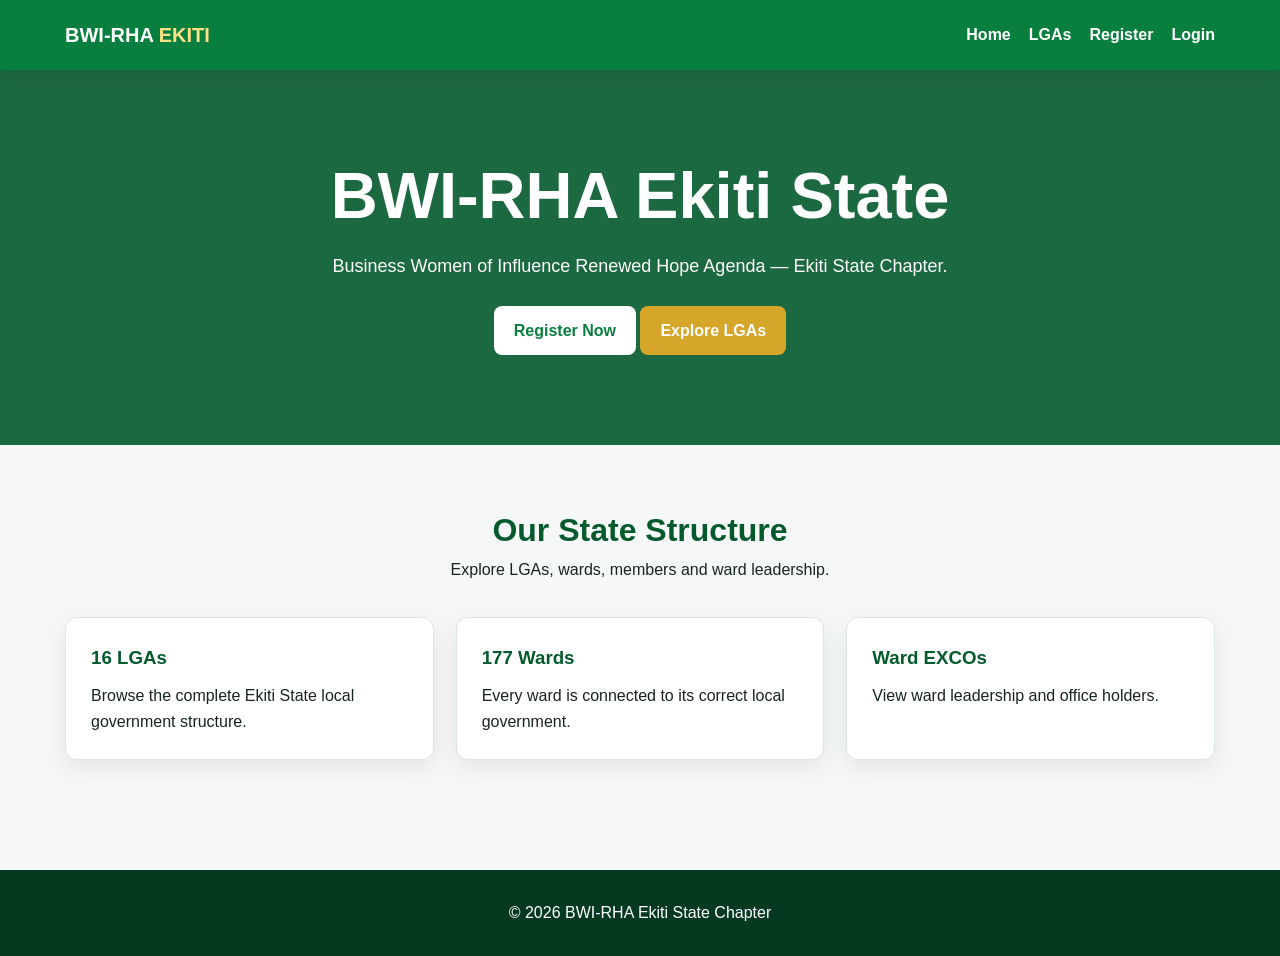
==== index.html @ 81d8285d "Create index.html" ====
<!DOCTYPE html>
<html lang="en">

<head>
    <meta charset="UTF-8">
    <meta name="viewport" content="width=device-width, initial-scale=1.0">

    <title>BWI-RHA Ekiti State</title>

    <link rel="stylesheet" href="style.css">
</head>

<body>

<nav class="navbar">

    <div class="container nav-inner">

        <a href="index.html" class="logo">
            BWI-RHA <span>EKITI</span>
        </a>

        <button class="menu-btn" onclick="toggleMenu()">
            ☰
        </button>

        <div class="nav-links" id="navLinks">

            <a href="index.html">Home</a>
            <a href="lga.html">LGAs</a>
            <a href="register.html">Register</a>
            <a href="login.html">Login</a>

        </div>

    </div>

</nav>

<section class="hero">

    <div class="container">

        <h1>
            BWI-RHA Ekiti State
        </h1>

        <p>
            Business Women of Influence Renewed Hope Agenda
            — Ekiti State Chapter.
        </p>

        <br>

        <a href="register.html" class="btn btn-secondary">
            Register Now
        </a>

        <a href="lga.html" class="btn btn-gold">
            Explore LGAs
        </a>

    </div>

</section>

<section class="section">

    <div class="container">

        <div class="section-title">

            <h2>
                Our State Structure
            </h2>

            <p>
                Explore LGAs, wards, members and ward leadership.
            </p>

        </div>

        <div class="grid">

            <div class="card">
                <h3>16 LGAs</h3>
                <p>
                    Browse the complete Ekiti State local government structure.
                </p>
            </div>

            <div class="card">
                <h3>177 Wards</h3>
                <p>
                    Every ward is connected to its correct local government.
                </p>
            </div>

            <div class="card">
                <h3>Ward EXCOs</h3>
                <p>
                    View ward leadership and office holders.
                </p>
            </div>

        </div>

    </div>

</section>

<footer>
    <div class="container">
        © 2026 BWI-RHA Ekiti State Chapter
    </div>
</footer>

<script>

function toggleMenu() {

    document
        .getElementById("navLinks")
        .classList.toggle("open");

}

</script>

</body>
</html>
---- style.css ----
* {
    box-sizing: border-box;
    margin: 0;
    padding: 0;
}

:root {
    --green: #087f3f;
    --dark-green: #045a2d;
    --light-green: #eaf7ef;
    --gold: #d6a62b;
    --white: #ffffff;
    --dark: #17251d;
    --gray: #68736d;
    --light: #f5f8f6;
    --border: #dce5df;
    --danger: #c62828;
    --shadow: 0 8px 25px rgba(0, 0, 0, .08);
}

body {
    font-family: Arial, Helvetica, sans-serif;
    background: var(--light);
    color: var(--dark);
    line-height: 1.6;
}

a {
    color: inherit;
    text-decoration: none;
}

button,
input,
select,
textarea {
    font: inherit;
}

button {
    cursor: pointer;
}

.container {
    width: min(1150px, 92%);
    margin: auto;
}

/* NAVBAR */

.navbar {
    background: var(--green);
    color: white;
    position: sticky;
    top: 0;
    z-index: 1000;
    box-shadow: var(--shadow);
}

.nav-inner {
    min-height: 70px;
    display: flex;
    align-items: center;
    justify-content: space-between;
    gap: 20px;
}

.logo {
    font-size: 20px;
    font-weight: 800;
}

.logo span {
    color: #ffe082;
}

.nav-links {
    display: flex;
    align-items: center;
    gap: 18px;
}

.nav-links a {
    font-weight: 600;
}

.nav-links a:hover {
    color: #ffe082;
}

.menu-btn {
    display: none;
    background: transparent;
    border: 0;
    color: white;
    font-size: 28px;
}

/* HERO */

.hero {
    padding: 90px 0;
    background:
        linear-gradient(rgba(4, 90, 45, .90), rgba(4, 90, 45, .90)),
        url("https://images.unsplash.com/photo-1529156069898-49953e39b3ac?auto=format&fit=crop&w=1600&q=80")
        center / cover;
    color: white;
    text-align: center;
}

.hero h1 {
    font-size: clamp(35px, 6vw, 65px);
    line-height: 1.1;
    margin-bottom: 20px;
}

.hero p {
    max-width: 750px;
    margin: auto;
    font-size: 18px;
}

/* BUTTONS */

.btn {
    display: inline-block;
    border: 0;
    border-radius: 8px;
    padding: 12px 20px;
    font-weight: 700;
    transition: .2s;
}

.btn:hover {
    transform: translateY(-1px);
}

.btn-primary {
    background: var(--green);
    color: white;
}

.btn-secondary {
    background: white;
    color: var(--green);
}

.btn-danger {
    background: var(--danger);
    color: white;
}

.btn-gold {
    background: var(--gold);
    color: white;
}

/* SECTIONS */

.section {
    padding: 60px 0;
}

.section-title {
    text-align: center;
    margin-bottom: 35px;
}

.section-title h2 {
    font-size: 32px;
    color: var(--dark-green);
}

/* CARDS */

.grid {
    display: grid;
    grid-template-columns: repeat(3, 1fr);
    gap: 22px;
}

.card {
    background: white;
    padding: 25px;
    border-radius: 12px;
    box-shadow: var(--shadow);
    border: 1px solid var(--border);
}

.card h3 {
    color: var(--dark-green);
    margin-bottom: 10px;
}

/* FORMS */

.form-wrapper {
    max-width: 700px;
    margin: 50px auto;
    background: white;
    padding: 30px;
    border-radius: 14px;
    box-shadow: var(--shadow);
}

.form-group {
    margin-bottom: 18px;
}

.form-group label {
    display: block;
    font-weight: 700;
    margin-bottom: 6px;
}

.form-control {
    width: 100%;
    padding: 12px 14px;
    border: 1px solid #ccd7d0;
    border-radius: 8px;
    outline: none;
}

.form-control:focus {
    border-color: var(--green);
}

textarea.form-control {
    min-height: 120px;
    resize: vertical;
}

/* TABLE */

.table-wrapper {
    overflow-x: auto;
    background: white;
    border-radius: 12px;
    box-shadow: var(--shadow);
}

table {
    width: 100%;
    border-collapse: collapse;
}

th,
td {
    padding: 13px;
    border-bottom: 1px solid var(--border);
    text-align: left;
}

th {
    background: var(--light-green);
    color: var(--dark-green);
}

/* BADGES */

.badge {
    display: inline-block;
    padding: 5px 10px;
    border-radius: 20px;
    font-size: 12px;
    font-weight: 700;
}

.badge-pending {
    background: #fff3cd;
    color: #856404;
}

.badge-approved {
    background: #d4edda;
    color: #155724;
}

.badge-rejected {
    background: #f8d7da;
    color: #721c24;
}

/* PAGE HEADER */

.page-header {
    background: var(--dark-green);
    color: white;
    padding: 50px 0;
    text-align: center;
}

.page-header h1 {
    font-size: 38px;
}

/* EXCO */

.exco-card {
    background: white;
    padding: 20px;
    border-radius: 12px;
    border-left: 5px solid var(--green);
    box-shadow: var(--shadow);
    margin-bottom: 15px;
}

.exco-office {
    font-weight: 800;
    color: var(--dark-green);
}

.exco-person {
    margin-top: 5px;
}

/* DASHBOARD */

.stats {
    display: grid;
    grid-template-columns: repeat(4, 1fr);
    gap: 18px;
}

.stat {
    background: white;
    padding: 25px;
    border-radius: 12px;
    box-shadow: var(--shadow);
    text-align: center;
}

.stat strong {
    display: block;
    font-size: 34px;
    color: var(--green);
}

/* ALERT */

.alert {
    padding: 13px 16px;
    border-radius: 8px;
    margin-bottom: 20px;
}

.alert-success {
    background: #dff4e6;
    color: #145c2c;
}

.alert-error {
    background: #fde2e2;
    color: #8b1e1e;
}

/* FOOTER */

footer {
    background: #063a20;
    color: white;
    text-align: center;
    padding: 30px 0;
    margin-top: 50px;
}

/* MOBILE */

@media (max-width: 800px) {

    .menu-btn {
        display: block;
    }

    .nav-links {
        display: none;
        position: absolute;
        top: 70px;
        left: 0;
        width: 100%;
        background: var(--green);
        flex-direction: column;
        padding: 20px;
    }

    .nav-links.open {
        display: flex;
    }

    .grid {
        grid-template-columns: 1fr;
    }

    .stats {
        grid-template-columns: repeat(2, 1fr);
    }

    .hero {
        padding: 65px 0;
    }
}

@media (max-width: 500px) {

    .stats {
        grid-template-columns: 1fr;
    }

    .form-wrapper {
        padding: 20px;
    }

    .page-header h1 {
        font-size: 30px;
    }
}
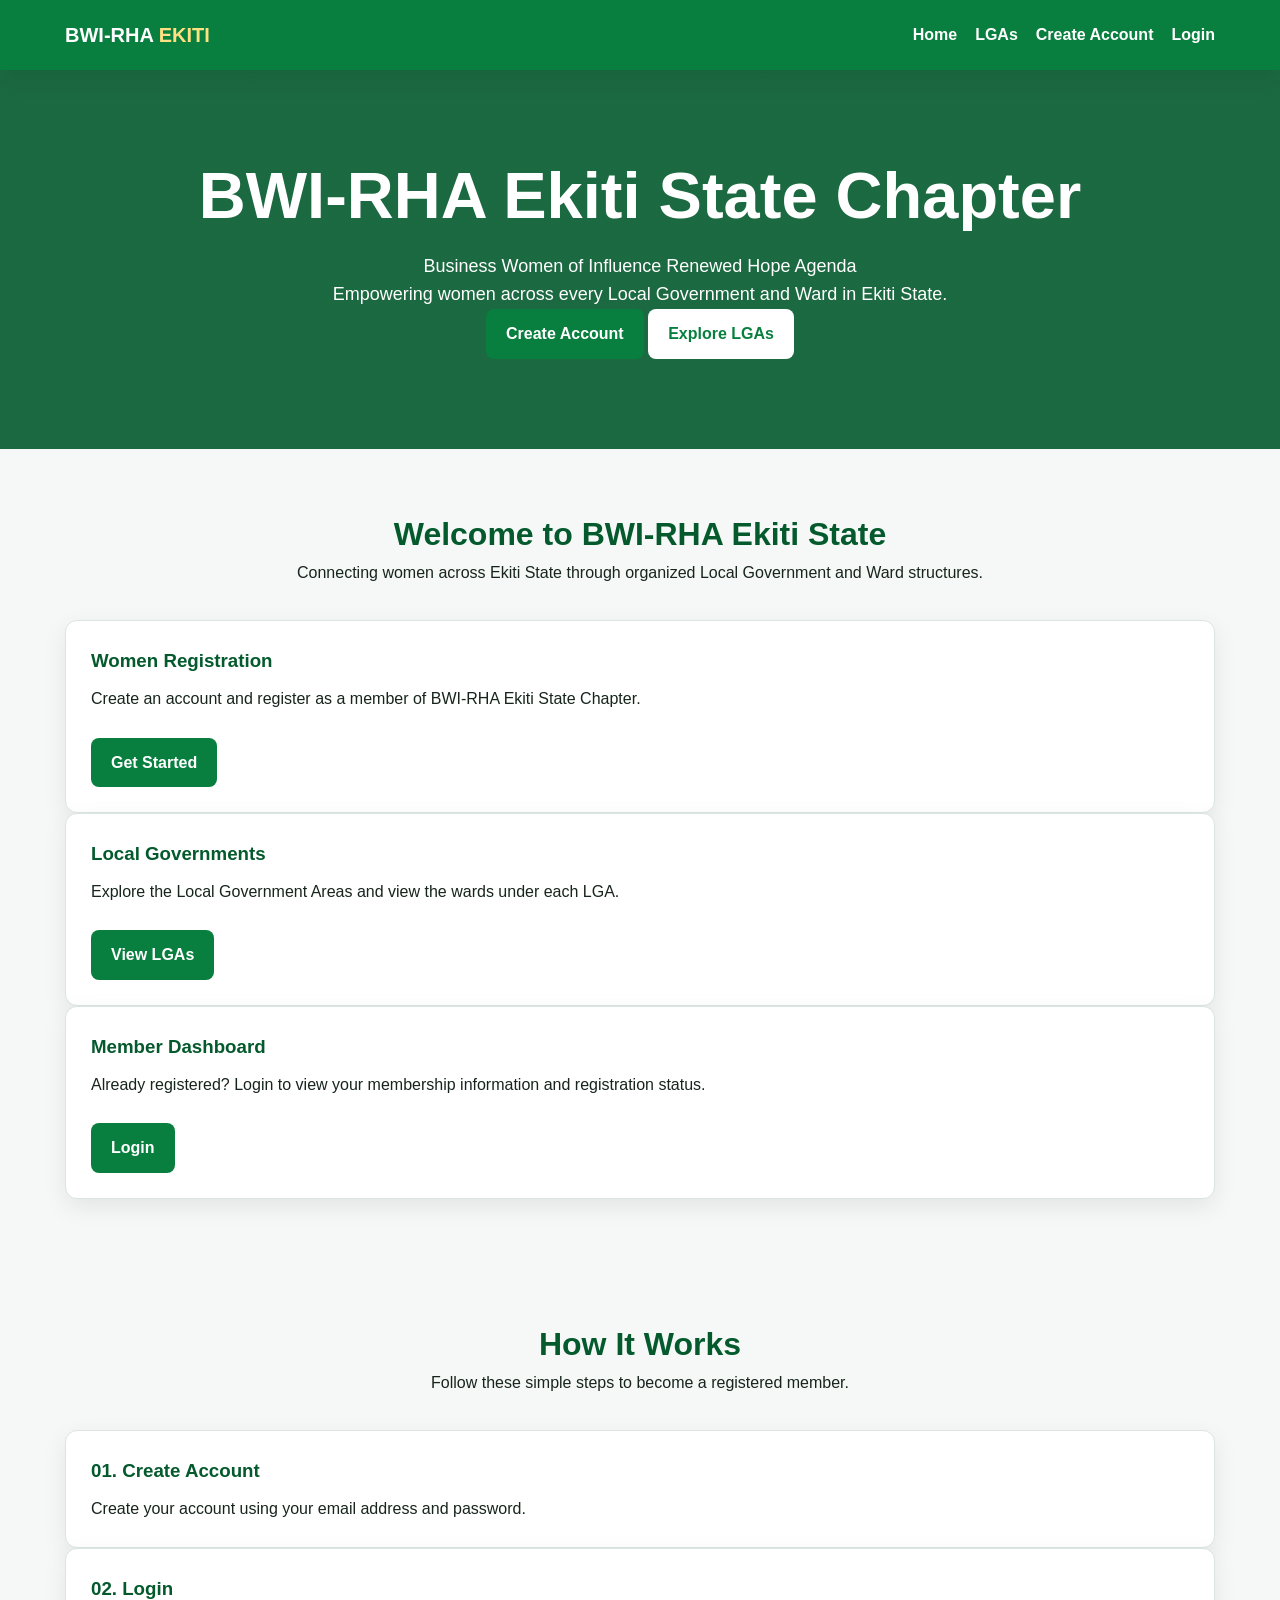
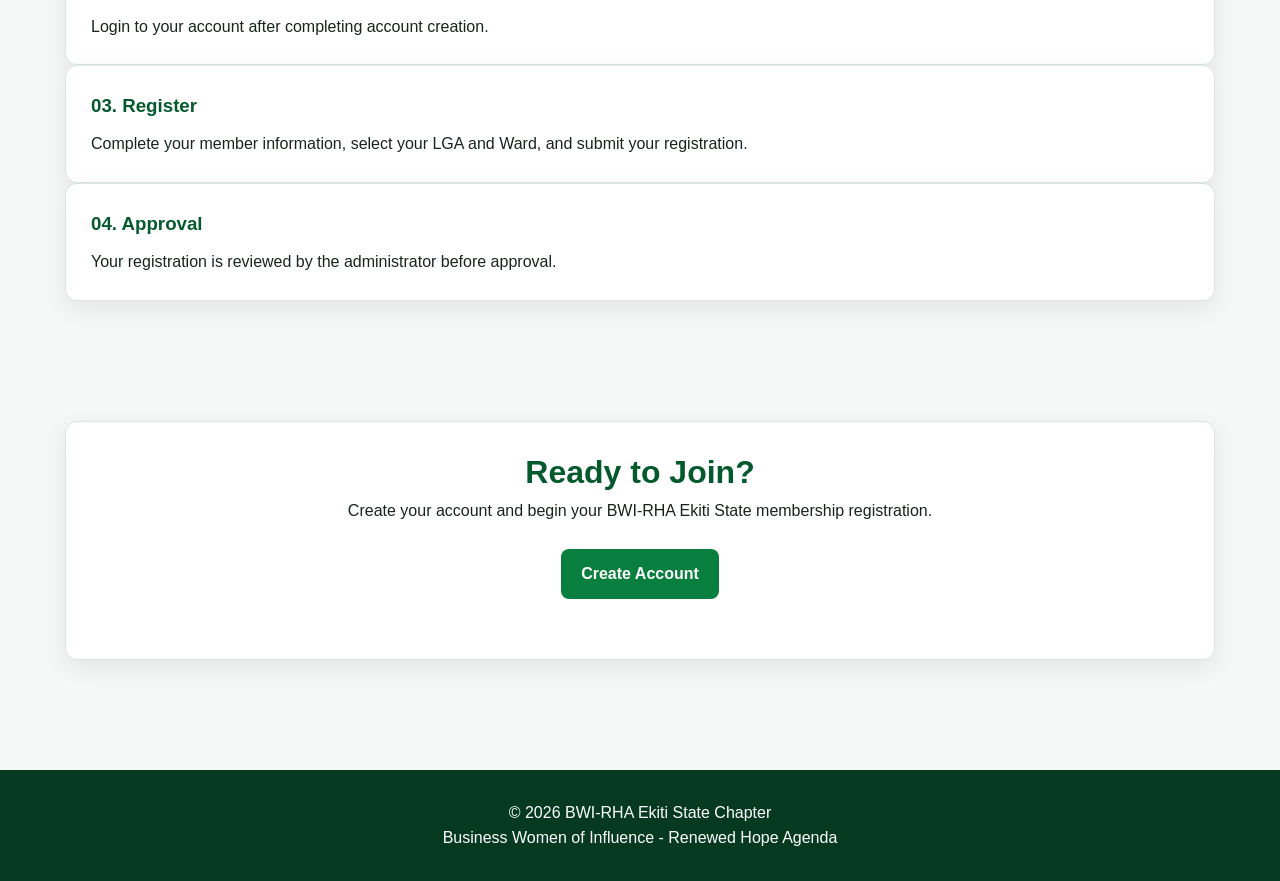
==== commit e9f2be87: "Update index.html" ====
--- a/index.html
+++ b/index.html
@@ -2,34 +2,83 @@
 <html lang="en">
 
 <head>
+
     <meta charset="UTF-8">
-    <meta name="viewport" content="width=device-width, initial-scale=1.0">
-
-    <title>BWI-RHA Ekiti State</title>
-
-    <link rel="stylesheet" href="style.css">
+
+    <meta
+        name="viewport"
+        content="width=device-width, initial-scale=1.0"
+    >
+
+    <title>
+        BWI-RHA Ekiti State Chapter
+    </title>
+
+    <link
+        rel="stylesheet"
+        href="style.css"
+    >
+
 </head>
 
+
 <body>
 
+
+<!-- =====================================================
+     NAVIGATION
+===================================================== -->
+
 <nav class="navbar">
 
     <div class="container nav-inner">
 
-        <a href="index.html" class="logo">
+
+        <!-- LOGO -->
+
+        <a
+            href="index.html"
+            class="logo"
+        >
             BWI-RHA <span>EKITI</span>
         </a>
 
-        <button class="menu-btn" onclick="toggleMenu()">
+
+        <!-- MOBILE MENU BUTTON -->
+
+        <button
+            class="menu-btn"
+            id="menuBtn"
+            type="button"
+            aria-label="Open menu"
+            aria-expanded="false"
+        >
             ☰
         </button>
 
-        <div class="nav-links" id="navLinks">
-
-            <a href="index.html">Home</a>
-            <a href="lga.html">LGAs</a>
-            <a href="register.html">Register</a>
-            <a href="login.html">Login</a>
+
+        <!-- NAVIGATION LINKS -->
+
+        <div
+            class="nav-links"
+            id="navLinks"
+        >
+
+            <a href="index.html">
+                Home
+            </a>
+
+            <a href="lga.html">
+                LGAs
+            </a>
+
+            <a href="create-account.html">
+                Create Account
+            </a>
+
+            <a href="login.html">
+                Login
+            </a>
 
         </div>
 
@@ -37,95 +86,386 @@
 
 </nav>
 
+
+
+<!-- =====================================================
+     HERO
+===================================================== -->
+
 <section class="hero">
 
     <div class="container">
 
-        <h1>
-            BWI-RHA Ekiti State
-        </h1>
+        <div class="hero-content">
+
+            <h1>
+                BWI-RHA Ekiti State Chapter
+            </h1>
+
+            <p>
+                Business Women of Influence
+                Renewed Hope Agenda
+            </p>
+
+            <p>
+                Empowering women across every
+                Local Government and Ward in
+                Ekiti State.
+            </p>
+
+
+            <div class="hero-buttons">
+
+                <a
+                    href="create-account.html"
+                    class="btn btn-primary"
+                >
+                    Create Account
+                </a>
+
+                <a
+                    href="lga.html"
+                    class="btn btn-secondary"
+                >
+                    Explore LGAs
+                </a>
+
+            </div>
+
+        </div>
+
+    </div>
+
+</section>
+
+
+
+<!-- =====================================================
+     ABOUT
+===================================================== -->
+
+<section class="section">
+
+    <div class="container">
+
+        <div class="section-title">
+
+            <h2>
+                Welcome to BWI-RHA Ekiti State
+            </h2>
+
+            <p>
+                Connecting women across Ekiti State
+                through organized Local Government
+                and Ward structures.
+            </p>
+
+        </div>
+
+
+        <div class="cards-grid">
+
+
+            <!-- CARD 1 -->
+
+            <div class="card">
+
+                <h3>
+                    Women Registration
+                </h3>
+
+                <p>
+                    Create an account and register
+                    as a member of BWI-RHA Ekiti
+                    State Chapter.
+                </p>
+
+                <br>
+
+                <a
+                    href="create-account.html"
+                    class="btn btn-primary"
+                >
+                    Get Started
+                </a>
+
+            </div>
+
+
+
+            <!-- CARD 2 -->
+
+            <div class="card">
+
+                <h3>
+                    Local Governments
+                </h3>
+
+                <p>
+                    Explore the Local Government
+                    Areas and view the wards under
+                    each LGA.
+                </p>
+
+                <br>
+
+                <a
+                    href="lga.html"
+                    class="btn btn-primary"
+                >
+                    View LGAs
+                </a>
+
+            </div>
+
+
+
+            <!-- CARD 3 -->
+
+            <div class="card">
+
+                <h3>
+                    Member Dashboard
+                </h3>
+
+                <p>
+                    Already registered? Login to
+                    view your membership information
+                    and registration status.
+                </p>
+
+                <br>
+
+                <a
+                    href="login.html"
+                    class="btn btn-primary"
+                >
+                    Login
+                </a>
+
+            </div>
+
+
+        </div>
+
+    </div>
+
+</section>
+
+
+
+<!-- =====================================================
+     HOW IT WORKS
+===================================================== -->
+
+<section class="section">
+
+    <div class="container">
+
+        <div class="section-title">
+
+            <h2>
+                How It Works
+            </h2>
+
+            <p>
+                Follow these simple steps to become
+                a registered member.
+            </p>
+
+        </div>
+
+
+        <div class="cards-grid">
+
+
+            <div class="card">
+
+                <h3>
+                    01. Create Account
+                </h3>
+
+                <p>
+                    Create your account using your
+                    email address and password.
+                </p>
+
+            </div>
+
+
+            <div class="card">
+
+                <h3>
+                    02. Login
+                </h3>
+
+                <p>
+                    Login to your account after
+                    completing account creation.
+                </p>
+
+            </div>
+
+
+            <div class="card">
+
+                <h3>
+                    03. Register
+                </h3>
+
+                <p>
+                    Complete your member information,
+                    select your LGA and Ward, and
+                    submit your registration.
+                </p>
+
+            </div>
+
+
+            <div class="card">
+
+                <h3>
+                    04. Approval
+                </h3>
+
+                <p>
+                    Your registration is reviewed
+                    by the administrator before
+                    approval.
+                </p>
+
+            </div>
+
+
+        </div>
+
+    </div>
+
+</section>
+
+
+
+<!-- =====================================================
+     CALL TO ACTION
+===================================================== -->
+
+<section class="section">
+
+    <div class="container">
+
+        <div class="card">
+
+            <div class="section-title">
+
+                <h2>
+                    Ready to Join?
+                </h2>
+
+                <p>
+                    Create your account and begin
+                    your BWI-RHA Ekiti State
+                    membership registration.
+                </p>
+
+                <br>
+
+                <a
+                    href="create-account.html"
+                    class="btn btn-primary"
+                >
+                    Create Account
+                </a>
+
+            </div>
+
+        </div>
+
+    </div>
+
+</section>
+
+
+
+<!-- =====================================================
+     FOOTER
+===================================================== -->
+
+<footer>
+
+    <div class="container">
 
         <p>
-            Business Women of Influence Renewed Hope Agenda
-            — Ekiti State Chapter.
+            © 2026 BWI-RHA Ekiti State Chapter
         </p>
 
-        <br>
-
-        <a href="register.html" class="btn btn-secondary">
-            Register Now
-        </a>
-
-        <a href="lga.html" class="btn btn-gold">
-            Explore LGAs
-        </a>
-
-    </div>
-
-</section>
-
-<section class="section">
-
-    <div class="container">
-
-        <div class="section-title">
-
-            <h2>
-                Our State Structure
-            </h2>
-
-            <p>
-                Explore LGAs, wards, members and ward leadership.
-            </p>
-
-        </div>
-
-        <div class="grid">
-
-            <div class="card">
-                <h3>16 LGAs</h3>
-                <p>
-                    Browse the complete Ekiti State local government structure.
-                </p>
-            </div>
-
-            <div class="card">
-                <h3>177 Wards</h3>
-                <p>
-                    Every ward is connected to its correct local government.
-                </p>
-            </div>
-
-            <div class="card">
-                <h3>Ward EXCOs</h3>
-                <p>
-                    View ward leadership and office holders.
-                </p>
-            </div>
-
-        </div>
-
-    </div>
-
-</section>
-
-<footer>
-    <div class="container">
-        © 2026 BWI-RHA Ekiti State Chapter
-    </div>
+        <p>
+            Business Women of Influence -
+            Renewed Hope Agenda
+        </p>
+
+    </div>
+
 </footer>
 
+
+
+<!-- =====================================================
+     MOBILE MENU SCRIPT
+===================================================== -->
+
 <script>
 
-function toggleMenu() {
-
-    document
-        .getElementById("navLinks")
-        .classList.toggle("open");
-
-}
+const menuBtn =
+    document.getElementById("menuBtn");
+
+const navLinks =
+    document.getElementById("navLinks");
+
+
+menuBtn.addEventListener(
+    "click",
+    function () {
+
+        const isOpen =
+            navLinks.classList.toggle("open");
+
+        menuBtn.setAttribute(
+            "aria-expanded",
+            isOpen ? "true" : "false"
+        );
+
+    }
+);
+
+
+/*
+    Close mobile menu when a link
+    is selected.
+*/
+
+document
+    .querySelectorAll("#navLinks a")
+    .forEach(function (link) {
+
+        link.addEventListener(
+            "click",
+            function () {
+
+                navLinks.classList.remove("open");
+
+                menuBtn.setAttribute(
+                    "aria-expanded",
+                    "false"
+                );
+
+            }
+        );
+
+    });
 
 </script>
 
+
 </body>
+
 </html>
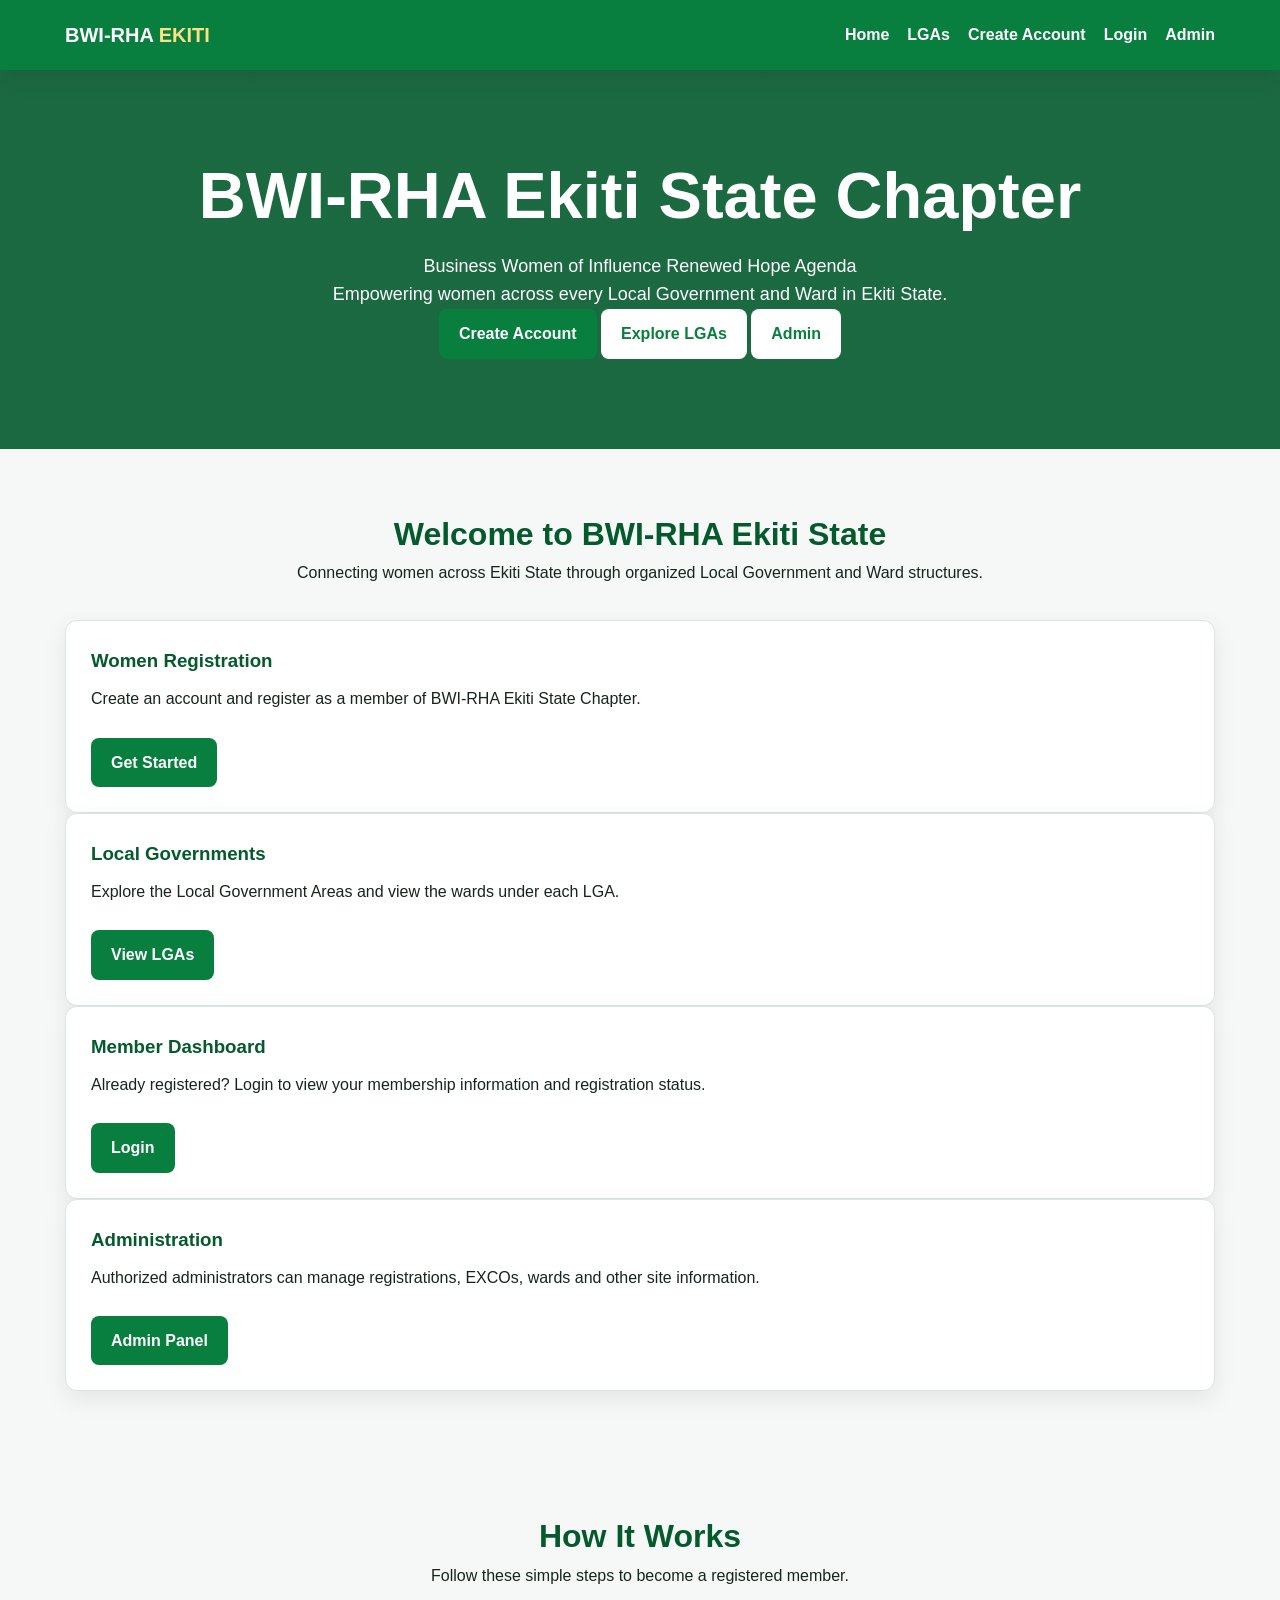
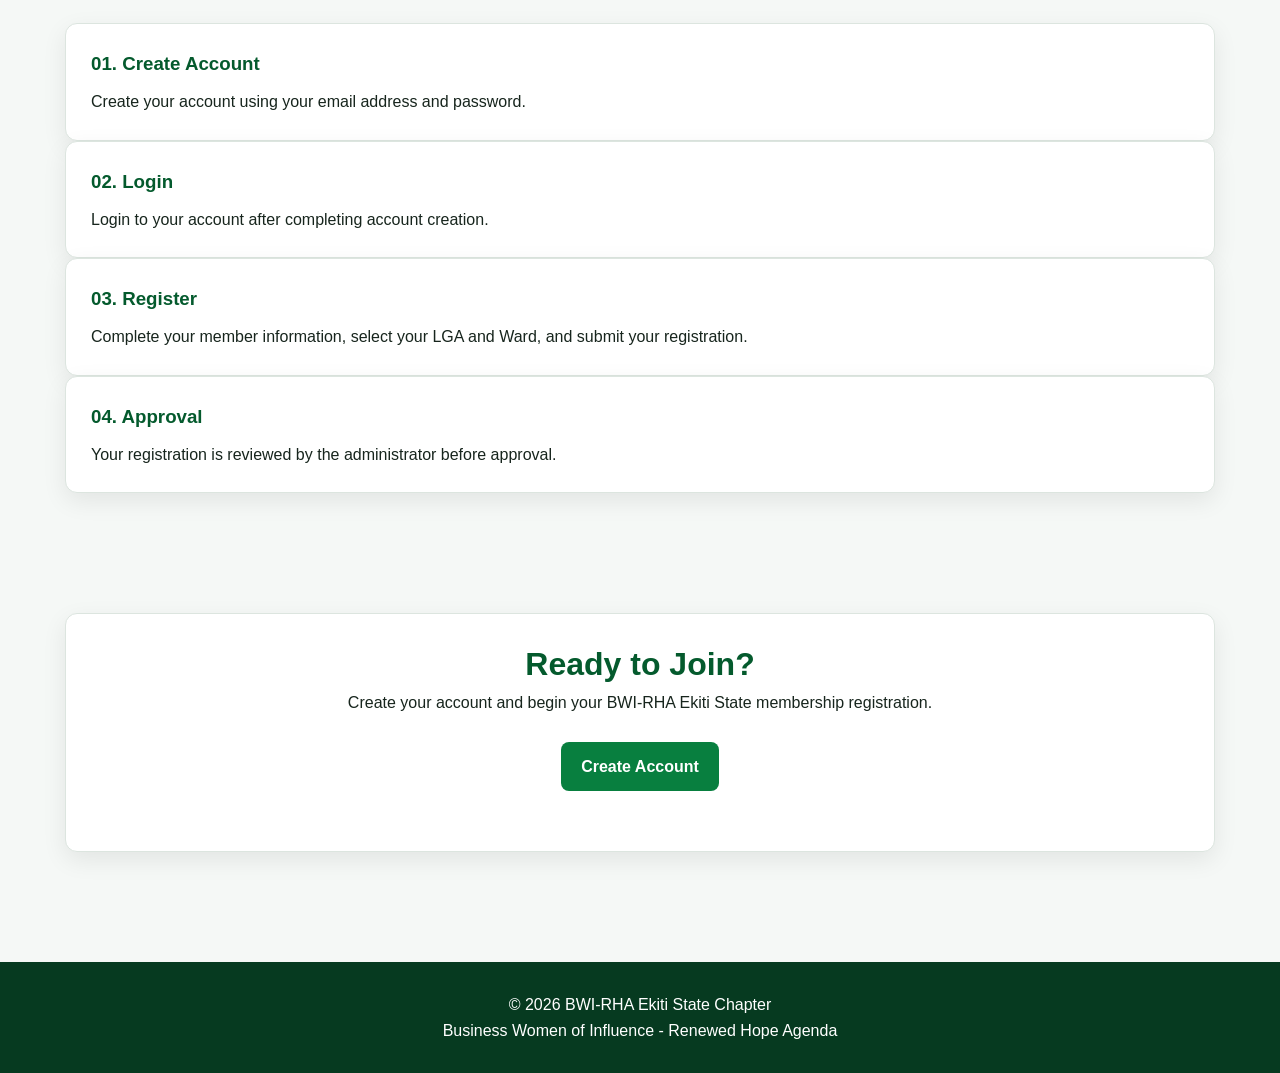
==== commit 09437270: "Update index.html" ====
--- a/index.html
+++ b/index.html
@@ -32,9 +32,6 @@
 <nav class="navbar">
 
     <div class="container nav-inner">
-
-
-        <!-- LOGO -->
 
         <a
             href="index.html"
@@ -43,8 +40,6 @@
             BWI-RHA <span>EKITI</span>
         </a>
 
-
-        <!-- MOBILE MENU BUTTON -->
 
         <button
             class="menu-btn"
@@ -57,8 +52,6 @@
         </button>
 
 
-        <!-- NAVIGATION LINKS -->
-
         <div
             class="nav-links"
             id="navLinks"
@@ -78,6 +71,10 @@
 
             <a href="login.html">
                 Login
+            </a>
+
+            <a href="admin.html">
+                Admin
             </a>
 
         </div>
@@ -123,11 +120,20 @@
                     Create Account
                 </a>
 
+
                 <a
                     href="lga.html"
                     class="btn btn-secondary"
                 >
                     Explore LGAs
+                </a>
+
+
+                <a
+                    href="admin.html"
+                    class="btn btn-secondary"
+                >
+                    Admin
                 </a>
 
             </div>
@@ -166,7 +172,7 @@
         <div class="cards-grid">
 
 
-            <!-- CARD 1 -->
+            <!-- REGISTRATION -->
 
             <div class="card">
 
@@ -193,7 +199,7 @@
 
 
 
-            <!-- CARD 2 -->
+            <!-- LGAs -->
 
             <div class="card">
 
@@ -220,7 +226,7 @@
 
 
 
-            <!-- CARD 3 -->
+            <!-- LOGIN -->
 
             <div class="card">
 
@@ -241,6 +247,33 @@
                     class="btn btn-primary"
                 >
                     Login
+                </a>
+
+            </div>
+
+
+
+            <!-- ADMIN -->
+
+            <div class="card">
+
+                <h3>
+                    Administration
+                </h3>
+
+                <p>
+                    Authorized administrators can
+                    manage registrations, EXCOs,
+                    wards and other site information.
+                </p>
+
+                <br>
+
+                <a
+                    href="admin.html"
+                    class="btn btn-primary"
+                >
+                    Admin Panel
                 </a>
 
             </div>
@@ -410,7 +443,7 @@
 
 
 <!-- =====================================================
-     MOBILE MENU SCRIPT
+     MOBILE MENU
 ===================================================== -->
 
 <script>
@@ -438,11 +471,6 @@
 );
 
 
-/*
-    Close mobile menu when a link
-    is selected.
-*/
-
 document
     .querySelectorAll("#navLinks a")
     .forEach(function (link) {
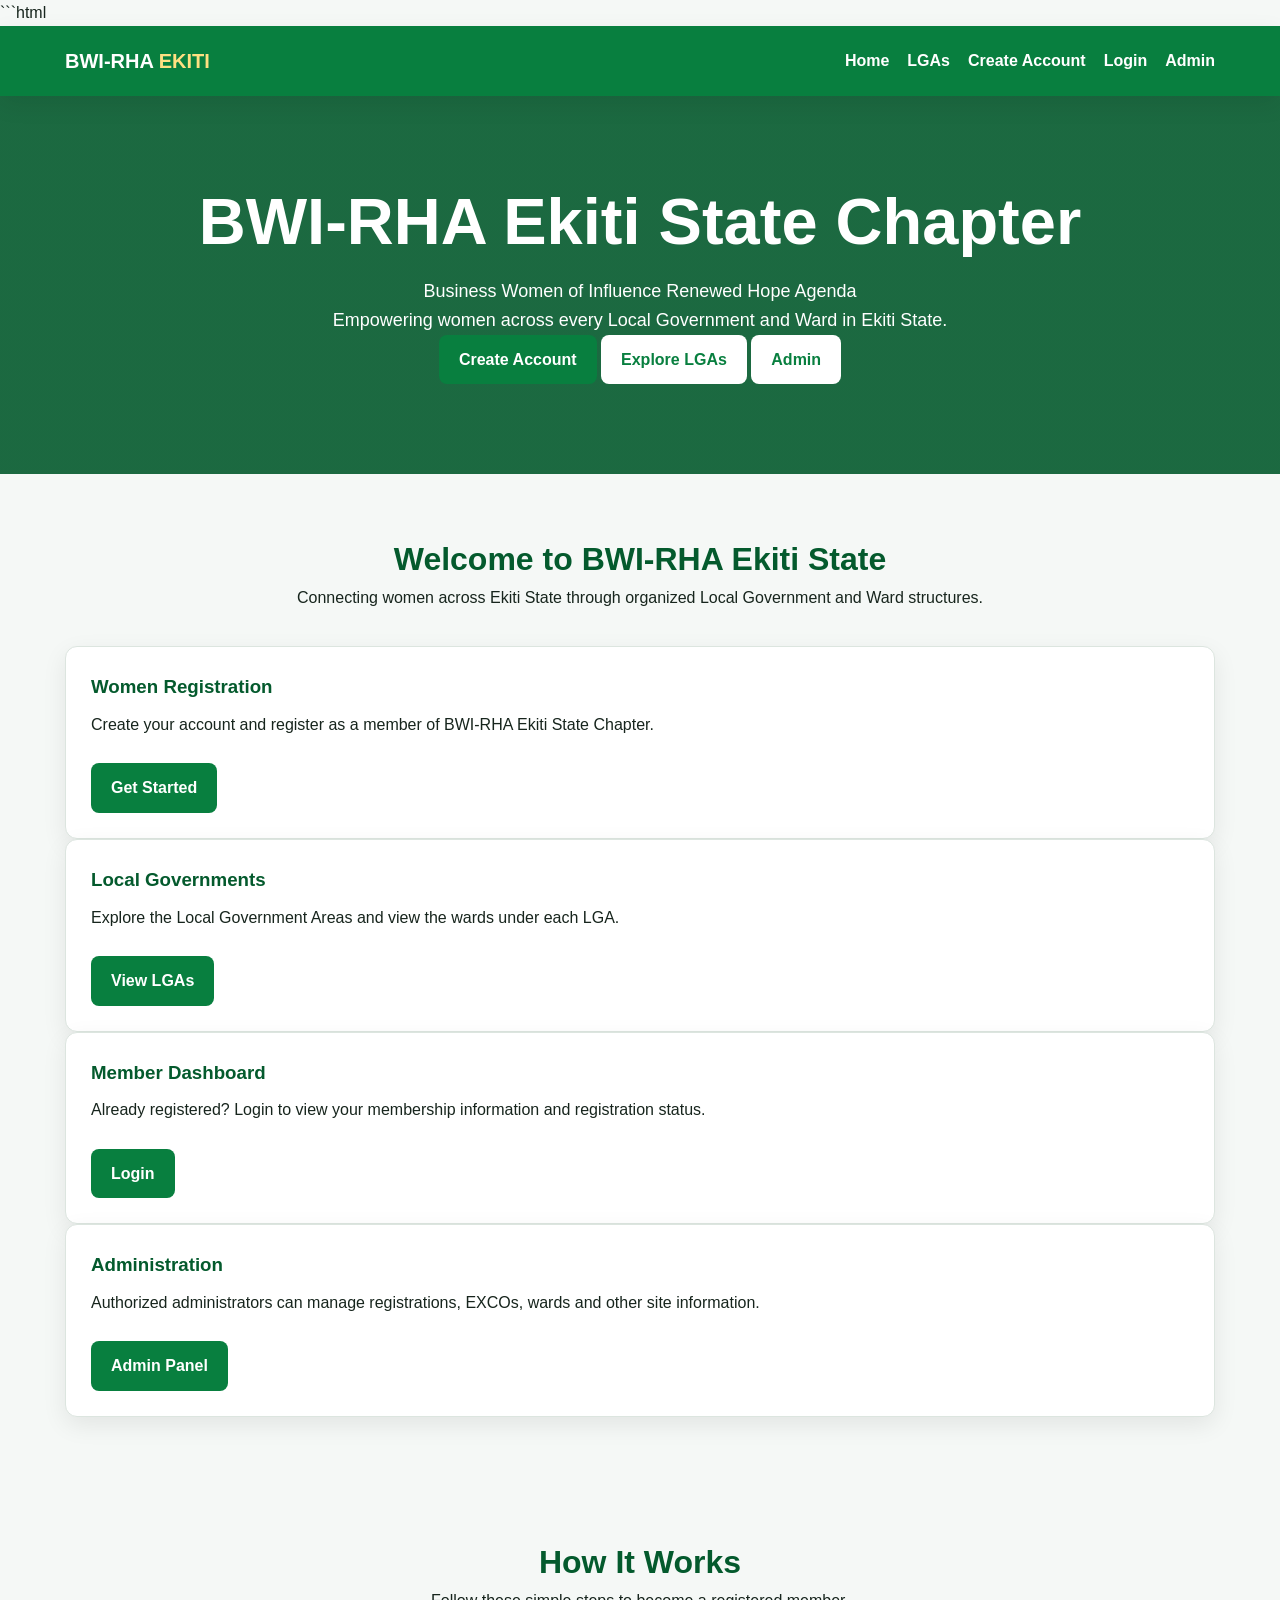
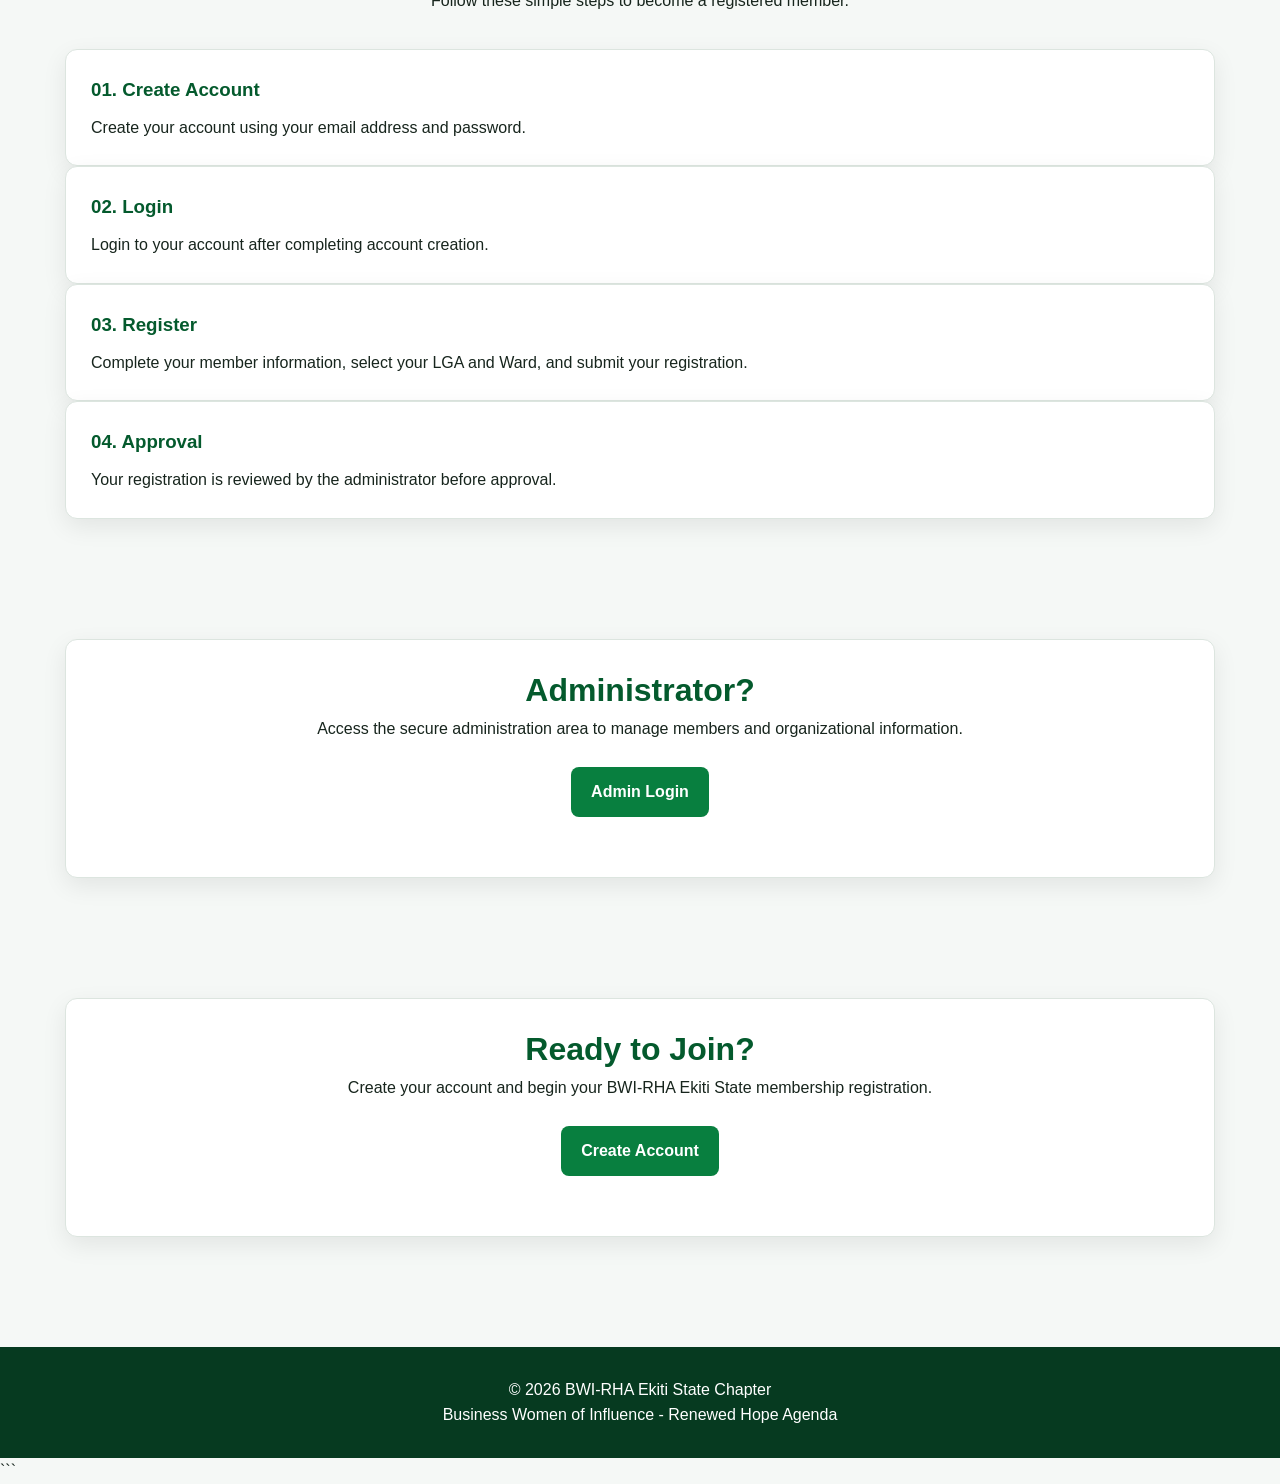
==== commit c3b62c57: "Update index.html" ====
--- a/index.html
+++ b/index.html
@@ -1,3 +1,4 @@
+```html
 <!DOCTYPE html>
 <html lang="en">
 
@@ -73,7 +74,8 @@
                 Login
             </a>
 
-            <a href="admin.html">
+            <!-- ADMIN LOGIN -->
+            <a href="admin-login.html">
                 Admin
             </a>
 
@@ -113,6 +115,9 @@
 
             <div class="hero-buttons">
 
+
+                <!-- CREATE ACCOUNT -->
+
                 <a
                     href="create-account.html"
                     class="btn btn-primary"
@@ -120,6 +125,8 @@
                     Create Account
                 </a>
 
+
+                <!-- LGAs -->
 
                 <a
                     href="lga.html"
@@ -129,13 +136,16 @@
                 </a>
 
 
-                <a
-                    href="admin.html"
+                <!-- ADMIN LOGIN -->
+
+                <a
+                    href="admin-login.html"
                     class="btn btn-secondary"
                 >
                     Admin
                 </a>
 
+
             </div>
 
         </div>
@@ -153,6 +163,7 @@
 <section class="section">
 
     <div class="container">
+
 
         <div class="section-title">
 
@@ -169,10 +180,13 @@
         </div>
 
 
+
         <div class="cards-grid">
 
 
-            <!-- REGISTRATION -->
+            <!-- =========================================
+                 REGISTRATION
+            ========================================== -->
 
             <div class="card">
 
@@ -181,7 +195,7 @@
                 </h3>
 
                 <p>
-                    Create an account and register
+                    Create your account and register
                     as a member of BWI-RHA Ekiti
                     State Chapter.
                 </p>
@@ -199,7 +213,9 @@
 
 
 
-            <!-- LGAs -->
+            <!-- =========================================
+                 LGAs
+            ========================================== -->
 
             <div class="card">
 
@@ -226,7 +242,9 @@
 
 
 
-            <!-- LOGIN -->
+            <!-- =========================================
+                 MEMBER LOGIN
+            ========================================== -->
 
             <div class="card">
 
@@ -253,7 +271,9 @@
 
 
 
-            <!-- ADMIN -->
+            <!-- =========================================
+                 ADMIN
+            ========================================== -->
 
             <div class="card">
 
@@ -270,7 +290,7 @@
                 <br>
 
                 <a
-                    href="admin.html"
+                    href="admin-login.html"
                     class="btn btn-primary"
                 >
                     Admin Panel
@@ -294,6 +314,7 @@
 <section class="section">
 
     <div class="container">
+
 
         <div class="section-title">
 
@@ -309,6 +330,7 @@
         </div>
 
 
+
         <div class="cards-grid">
 
 
@@ -326,6 +348,7 @@
             </div>
 
 
+
             <div class="card">
 
                 <h3>
@@ -338,6 +361,7 @@
                 </p>
 
             </div>
+
 
 
             <div class="card">
@@ -355,6 +379,7 @@
             </div>
 
 
+
             <div class="card">
 
                 <h3>
@@ -369,6 +394,47 @@
 
             </div>
 
+
+        </div>
+
+    </div>
+
+</section>
+
+
+
+<!-- =====================================================
+     ADMIN CTA
+===================================================== -->
+
+<section class="section">
+
+    <div class="container">
+
+        <div class="card">
+
+            <div class="section-title">
+
+                <h2>
+                    Administrator?
+                </h2>
+
+                <p>
+                    Access the secure administration
+                    area to manage members and
+                    organizational information.
+                </p>
+
+                <br>
+
+                <a
+                    href="admin-login.html"
+                    class="btn btn-primary"
+                >
+                    Admin Login
+                </a>
+
+            </div>
 
         </div>
 
@@ -455,41 +521,53 @@
     document.getElementById("navLinks");
 
 
-menuBtn.addEventListener(
-    "click",
-    function () {
-
-        const isOpen =
-            navLinks.classList.toggle("open");
-
-        menuBtn.setAttribute(
-            "aria-expanded",
-            isOpen ? "true" : "false"
-        );
-
-    }
-);
-
-
-document
-    .querySelectorAll("#navLinks a")
-    .forEach(function (link) {
-
-        link.addEventListener(
-            "click",
-            function () {
-
-                navLinks.classList.remove("open");
-
-                menuBtn.setAttribute(
-                    "aria-expanded",
-                    "false"
+if (menuBtn && navLinks) {
+
+    menuBtn.addEventListener(
+        "click",
+        function () {
+
+            const isOpen =
+                navLinks.classList.toggle("open");
+
+
+            menuBtn.setAttribute(
+                "aria-expanded",
+                isOpen
+                    ? "true"
+                    : "false"
+            );
+
+        }
+    );
+
+
+    document
+        .querySelectorAll("#navLinks a")
+        .forEach(
+            function (link) {
+
+                link.addEventListener(
+                    "click",
+                    function () {
+
+                        navLinks.classList.remove(
+                            "open"
+                        );
+
+
+                        menuBtn.setAttribute(
+                            "aria-expanded",
+                            "false"
+                        );
+
+                    }
                 );
 
             }
         );
 
-    });
+}
 
 </script>
 
@@ -497,3 +575,4 @@
 </body>
 
 </html>
+```
